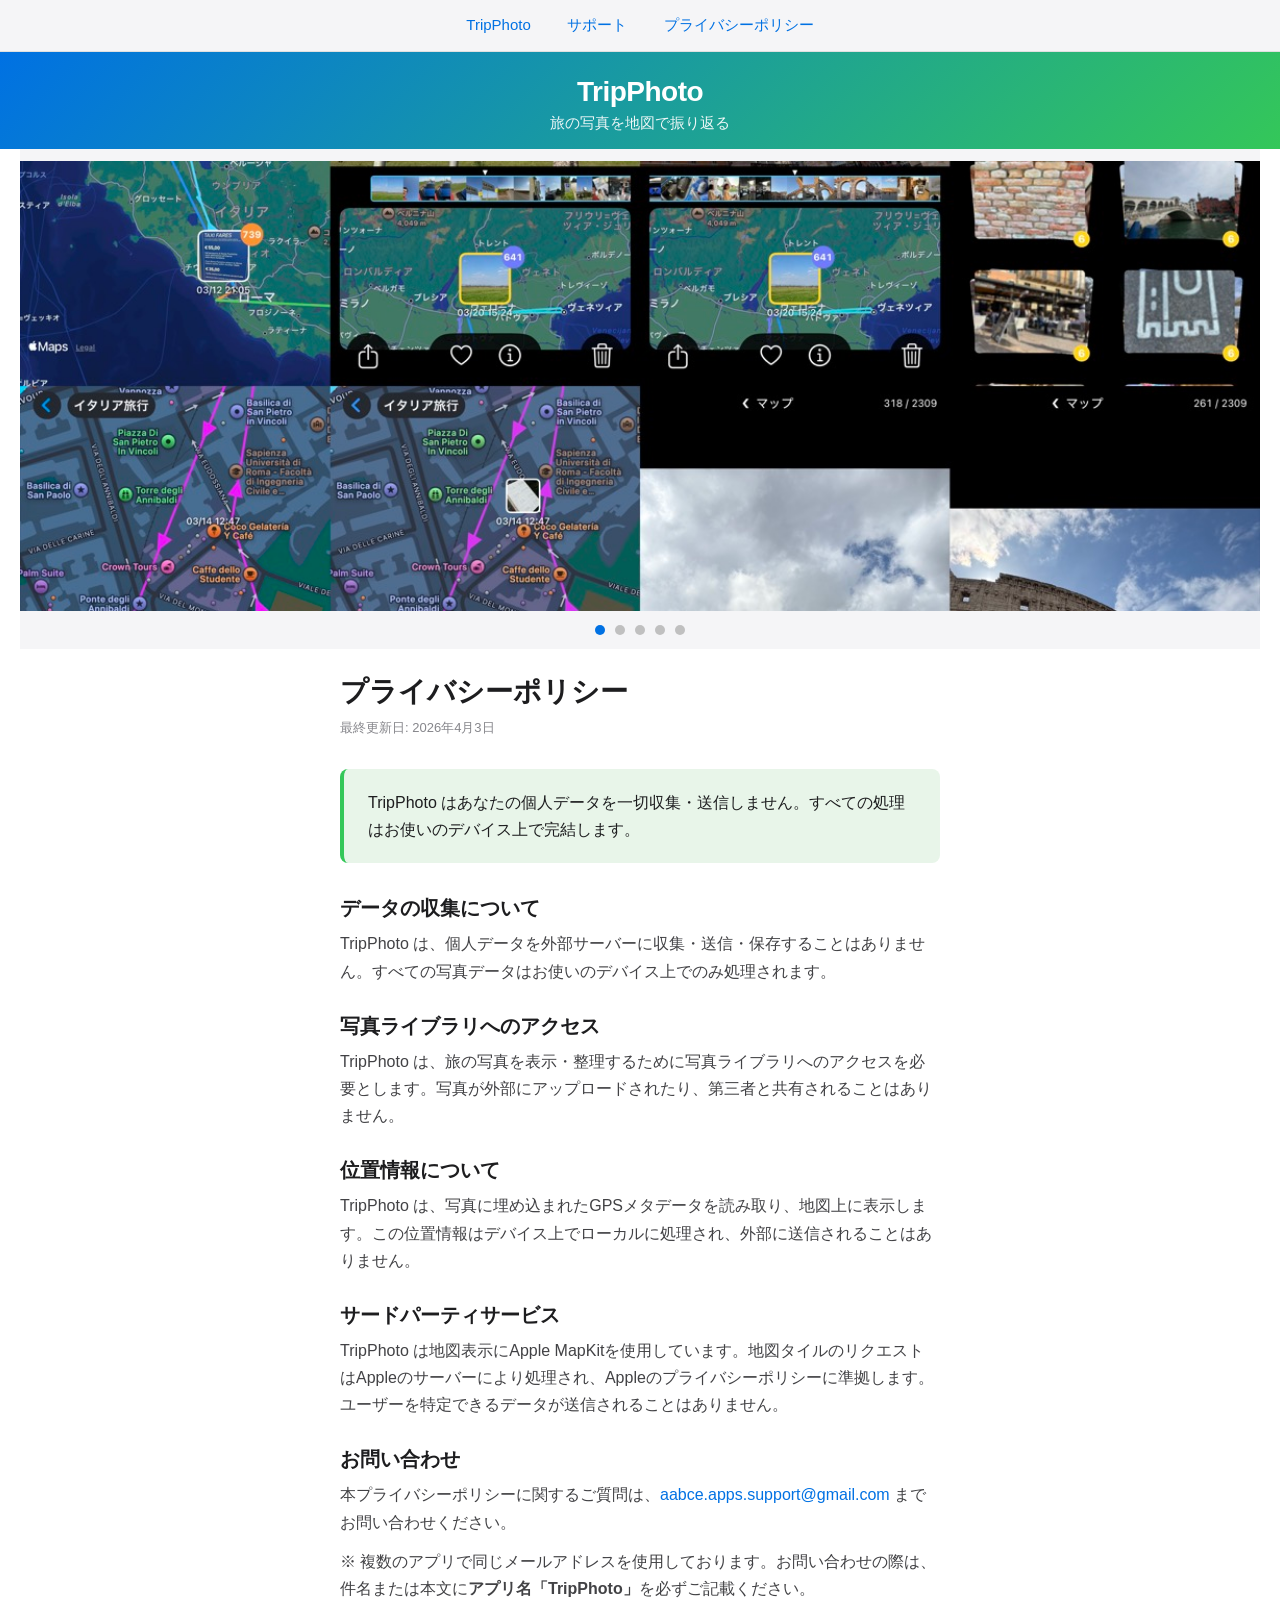
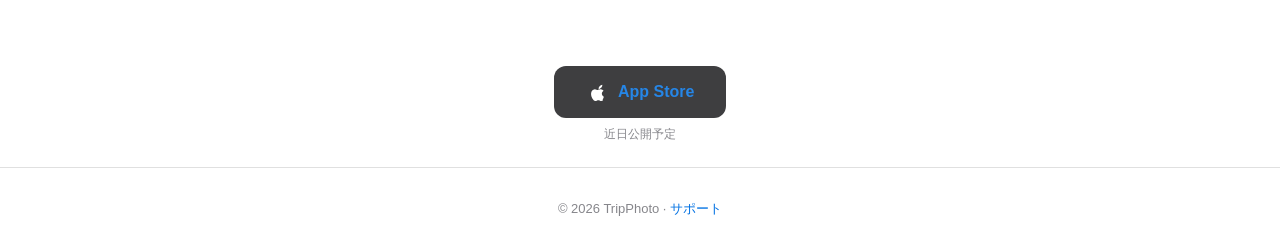
==== privacy.html @ 9674db98 "TripPhoto紹介ページ・サポート・プライバシーポリシーを追加 Co-Authored-By: Claude Opus 4.6 (1M context) <noreply@anthropic.co" ====
<!DOCTYPE html>
<html lang="ja">
<head>
<meta charset="UTF-8">
<meta name="viewport" content="width=device-width, initial-scale=1.0">
<title>TripPhoto - Privacy Policy</title>
<style>
  * { margin: 0; padding: 0; box-sizing: border-box; }
  body { font-family: -apple-system, BlinkMacSystemFont, 'Segoe UI', sans-serif; color: #1d1d1f; background: #fff; }
  .hero {
    background: linear-gradient(135deg, #0071e3 0%, #34c759 100%);
    color: #fff;
    text-align: center;
    padding: 24px 20px 16px;
  }
  .hero h1 { font-size: 28px; font-weight: 700; letter-spacing: -0.5px; }
  .hero p { font-size: 15px; margin-top: 6px; opacity: 0.92; }
  .carousel-wrapper {
    margin: 0 20px;
    background: #f5f5f7;
    padding: 12px 0 0;
  }
  .carousel {
    overflow: hidden;
  }
  .carousel-track {
    display: flex;
    transition: transform 0.6s ease;
  }
  .carousel-track img {
    width: 100%;
    height: 50vh;
    object-fit: cover;
    object-position: center;
    flex-shrink: 0;
  }
  .carousel-dots {
    text-align: center;
    padding: 10px 0;
  }
  .carousel-dots button {
    width: 10px;
    height: 10px;
    border-radius: 50%;
    border: none;
    background: #c0c0c0;
    margin: 0 5px;
    padding: 0;
    cursor: pointer;
    transition: background 0.3s;
  }
  .carousel-dots button.active {
    background: #0071e3;
  }
  nav {
    text-align: center;
    padding: 16px 20px;
    background: #f5f5f7;
    border-bottom: 1px solid #e0e0e0;
  }
  nav a {
    color: #0071e3;
    text-decoration: none;
    font-size: 15px;
    margin: 0 16px;
    font-weight: 500;
  }
  nav a:hover { text-decoration: underline; }
  .content {
    max-width: 640px;
    margin: 0 auto;
    padding: 24px 20px;
  }
  .content h2 {
    font-size: 28px;
    font-weight: 700;
    margin-bottom: 8px;
    color: #1d1d1f;
  }
  .content .updated {
    font-size: 13px;
    color: #86868b;
    margin-bottom: 32px;
  }
  .content h3 {
    font-size: 20px;
    font-weight: 600;
    margin-top: 28px;
    margin-bottom: 8px;
    color: #1d1d1f;
  }
  .content p {
    font-size: 16px;
    line-height: 1.7;
    color: #424245;
    margin-bottom: 12px;
  }
  .content a { color: #0071e3; text-decoration: none; }
  .content a:hover { text-decoration: underline; }
  .highlight-box {
    background: #e8f5e9;
    border-left: 4px solid #34c759;
    border-radius: 8px;
    padding: 20px 24px;
    margin: 32px 0;
  }
  .highlight-box p {
    color: #1d1d1f;
    font-weight: 500;
    margin-bottom: 0;
  }
  .appstore-btn {
    display: inline-block;
    margin-top: 24px;
    padding: 14px 32px;
    background: #1d1d1f;
    color: #fff;
    border-radius: 12px;
    text-decoration: none;
    font-size: 16px;
    font-weight: 600;
    cursor: default;
    opacity: 0.85;
  }
  .appstore-btn svg { vertical-align: middle; margin-right: 8px; }
  .appstore-btn span { vertical-align: middle; }
  .coming-soon {
    font-size: 12px;
    color: #86868b;
    margin-top: 8px;
  }
  footer {
    text-align: center;
    padding: 32px 20px;
    font-size: 13px;
    color: #86868b;
    border-top: 1px solid #e0e0e0;
  }
  footer a { color: #0071e3; text-decoration: none; }
  footer a:hover { text-decoration: underline; }
</style>
</head>
<body>

<nav>
  <a href="index.html">TripPhoto</a>
  <a href="support.html">サポート</a>
  <a href="privacy.html">プライバシーポリシー</a>
</nav>

<div class="hero">
  <h1>TripPhoto</h1>
  <p>旅の写真を地図で振り返る</p>
</div>

<div class="carousel-wrapper">
  <div class="carousel">
    <div class="carousel-track" id="carouselTrack">
      <img src="image_1200.jpg" alt="TripPhoto screenshot 1">
      <img src="combined1_1200.jpg" alt="TripPhoto screenshot 2">
      <img src="combined2_1200.jpg" alt="TripPhoto screenshot 3">
      <img src="combined3_1200.jpg" alt="TripPhoto screenshot 4">
      <img src="combined4_1200.jpg" alt="TripPhoto screenshot 5">
    </div>
  </div>
  <div class="carousel-dots" id="carouselDots"></div>
</div>

<div class="content">
  <h2>プライバシーポリシー</h2>
  <div class="updated">最終更新日: 2026年4月3日</div>

  <div class="highlight-box">
    <p>TripPhoto はあなたの個人データを一切収集・送信しません。すべての処理はお使いのデバイス上で完結します。</p>
  </div>

  <h3>データの収集について</h3>
  <p>TripPhoto は、個人データを外部サーバーに収集・送信・保存することはありません。すべての写真データはお使いのデバイス上でのみ処理されます。</p>

  <h3>写真ライブラリへのアクセス</h3>
  <p>TripPhoto は、旅の写真を表示・整理するために写真ライブラリへのアクセスを必要とします。写真が外部にアップロードされたり、第三者と共有されることはありません。</p>

  <h3>位置情報について</h3>
  <p>TripPhoto は、写真に埋め込まれたGPSメタデータを読み取り、地図上に表示します。この位置情報はデバイス上でローカルに処理され、外部に送信されることはありません。</p>

  <h3>サードパーティサービス</h3>
  <p>TripPhoto は地図表示にApple MapKitを使用しています。地図タイルのリクエストはAppleのサーバーにより処理され、Appleのプライバシーポリシーに準拠します。ユーザーを特定できるデータが送信されることはありません。</p>

  <h3>お問い合わせ</h3>
  <p>本プライバシーポリシーに関するご質問は、<a href="mailto:aabce.apps.support@gmail.com">aabce.apps.support@gmail.com</a> までお問い合わせください。</p>
  <p>※ 複数のアプリで同じメールアドレスを使用しております。お問い合わせの際は、件名または本文に<strong>アプリ名「TripPhoto」</strong>を必ずご記載ください。</p>

  <div style="text-align:center; margin-top: 40px;">
    <a class="appstore-btn" href="#" onclick="return false;">
      <svg width="20" height="24" viewBox="0 0 20 24" fill="white"><path d="M17.05 20.28c-.98.95-2.05.88-3.08.4-1.09-.5-2.08-.52-3.23 0-1.44.65-2.2.46-3.06-.4C3.79 16.17 4.36 9.53 8.86 9.28c1.27.06 2.15.72 2.9.76.98-.2 1.92-.78 2.97-.7 1.26.1 2.2.6 2.83 1.53-2.59 1.55-1.97 4.96.35 5.91-.46 1.22-.68 1.78-1.28 2.86l.42.64zM12.57 9.15c-.17-2.2 1.68-4.1 3.72-4.28.28 2.5-2.26 4.38-3.72 4.28z"/></svg>
      <span>App Store</span>
    </a>
    <div class="coming-soon">近日公開予定</div>
  </div>
</div>

<footer>
  &copy; 2026 TripPhoto &middot; <a href="support.html">サポート</a>
</footer>

<script>
(function() {
  var track = document.getElementById('carouselTrack');
  var dots = document.getElementById('carouselDots');
  var count = track.querySelectorAll('img').length;
  var current = 0;
  for (var i = 0; i < count; i++) {
    var btn = document.createElement('button');
    btn.dataset.index = i;
    if (i === 0) btn.classList.add('active');
    btn.addEventListener('click', function() { goTo(Number(this.dataset.index)); });
    dots.appendChild(btn);
  }
  function goTo(n) {
    current = (n + count) % count;
    track.style.transform = 'translateX(-' + (current * 100) + '%)';
    var btns = dots.querySelectorAll('button');
    for (var j = 0; j < btns.length; j++) btns[j].classList.toggle('active', j === current);
  }
  setInterval(function() { goTo(current + 1); }, 4000);
})();
</script>
</body>
</html>
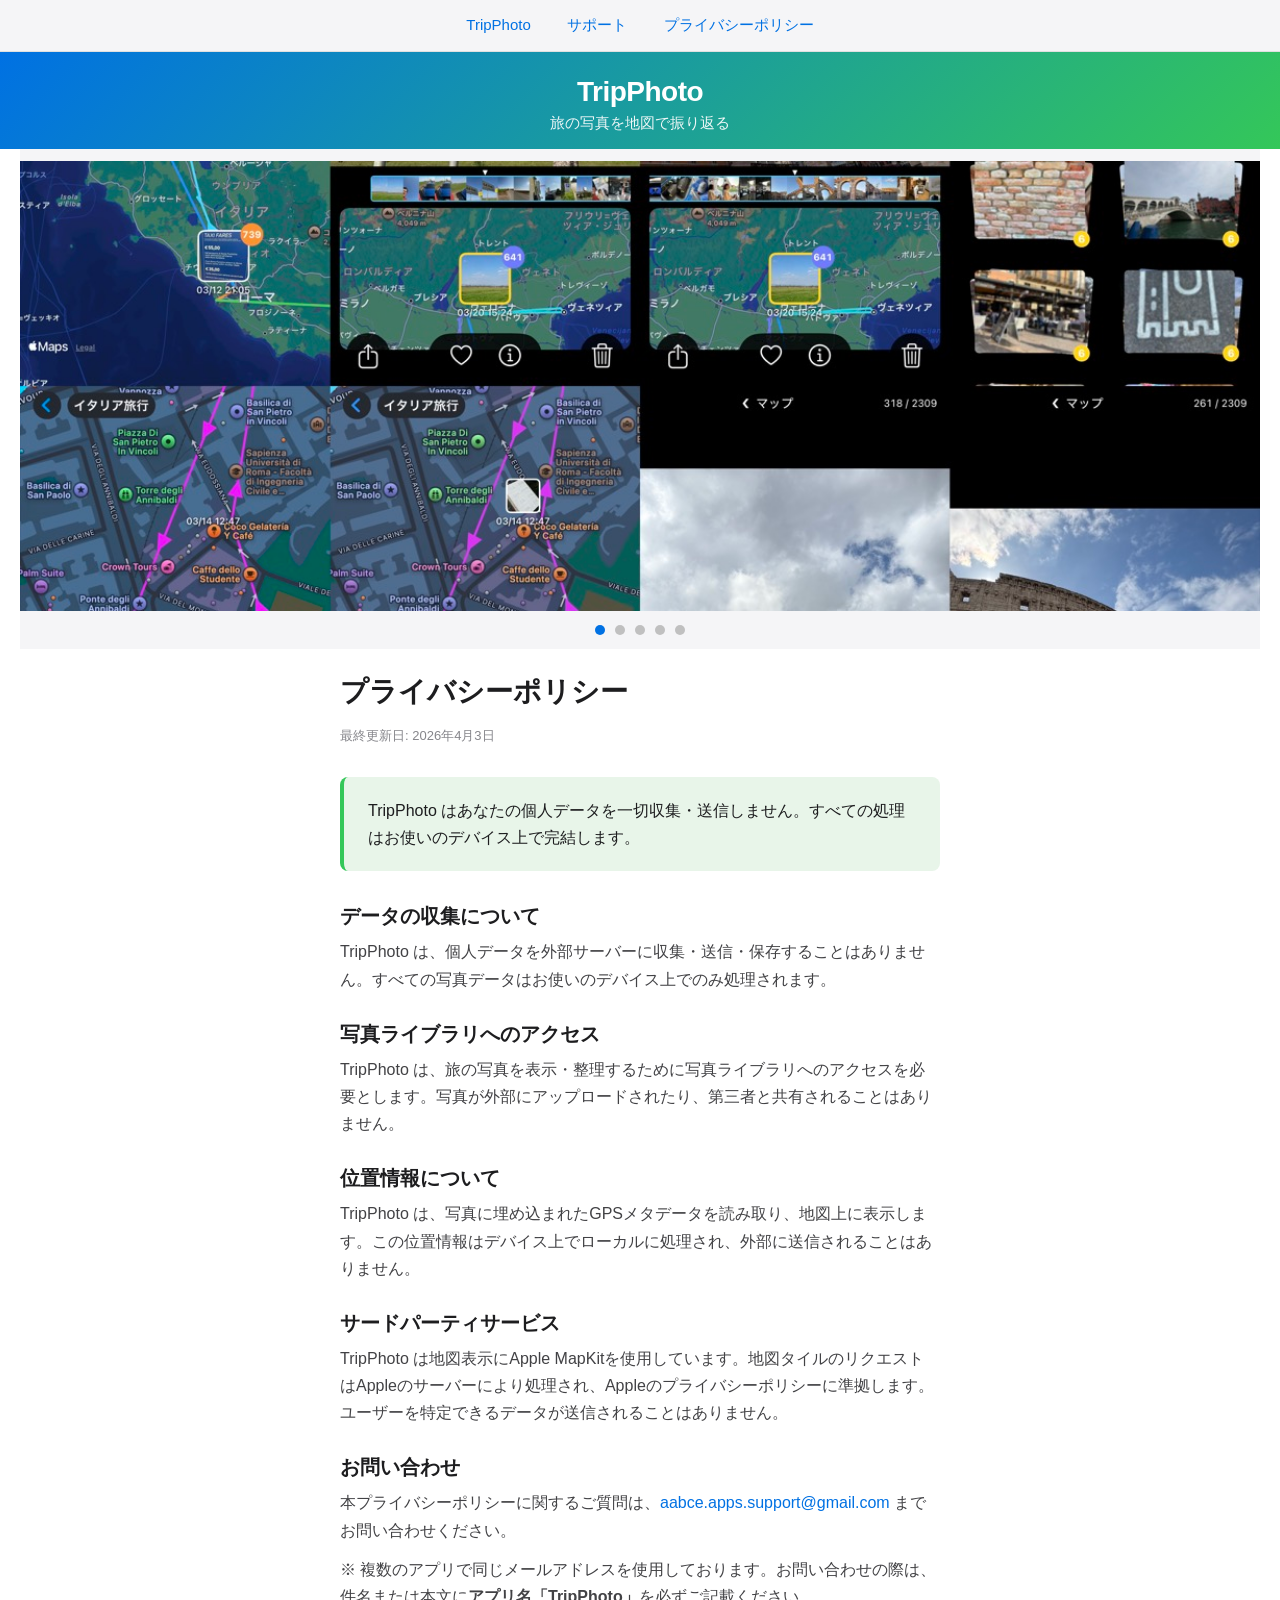
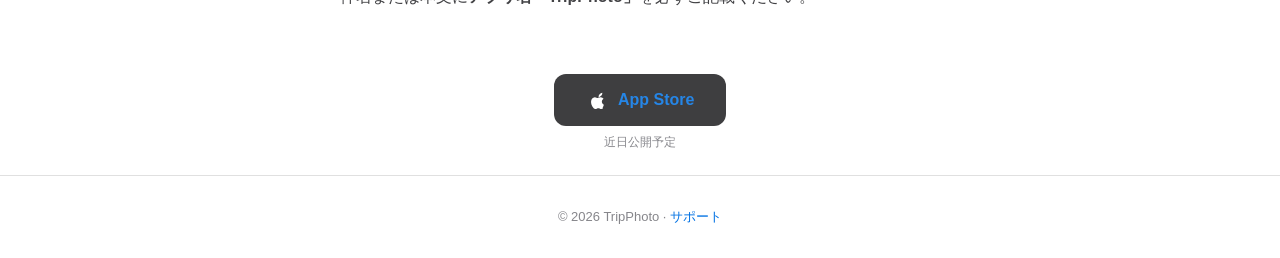
==== commit fb603dd7: "CSSを共通ファイルに統合、トップページに紹介コンテンツを追加 Co-Authored-By: Claude Opus 4.6 (1M context) <noreply@anthropic.com>" ====
--- a/privacy.html
+++ b/privacy.html
@@ -4,141 +4,7 @@
 <meta charset="UTF-8">
 <meta name="viewport" content="width=device-width, initial-scale=1.0">
 <title>TripPhoto - Privacy Policy</title>
-<style>
-  * { margin: 0; padding: 0; box-sizing: border-box; }
-  body { font-family: -apple-system, BlinkMacSystemFont, 'Segoe UI', sans-serif; color: #1d1d1f; background: #fff; }
-  .hero {
-    background: linear-gradient(135deg, #0071e3 0%, #34c759 100%);
-    color: #fff;
-    text-align: center;
-    padding: 24px 20px 16px;
-  }
-  .hero h1 { font-size: 28px; font-weight: 700; letter-spacing: -0.5px; }
-  .hero p { font-size: 15px; margin-top: 6px; opacity: 0.92; }
-  .carousel-wrapper {
-    margin: 0 20px;
-    background: #f5f5f7;
-    padding: 12px 0 0;
-  }
-  .carousel {
-    overflow: hidden;
-  }
-  .carousel-track {
-    display: flex;
-    transition: transform 0.6s ease;
-  }
-  .carousel-track img {
-    width: 100%;
-    height: 50vh;
-    object-fit: cover;
-    object-position: center;
-    flex-shrink: 0;
-  }
-  .carousel-dots {
-    text-align: center;
-    padding: 10px 0;
-  }
-  .carousel-dots button {
-    width: 10px;
-    height: 10px;
-    border-radius: 50%;
-    border: none;
-    background: #c0c0c0;
-    margin: 0 5px;
-    padding: 0;
-    cursor: pointer;
-    transition: background 0.3s;
-  }
-  .carousel-dots button.active {
-    background: #0071e3;
-  }
-  nav {
-    text-align: center;
-    padding: 16px 20px;
-    background: #f5f5f7;
-    border-bottom: 1px solid #e0e0e0;
-  }
-  nav a {
-    color: #0071e3;
-    text-decoration: none;
-    font-size: 15px;
-    margin: 0 16px;
-    font-weight: 500;
-  }
-  nav a:hover { text-decoration: underline; }
-  .content {
-    max-width: 640px;
-    margin: 0 auto;
-    padding: 24px 20px;
-  }
-  .content h2 {
-    font-size: 28px;
-    font-weight: 700;
-    margin-bottom: 8px;
-    color: #1d1d1f;
-  }
-  .content .updated {
-    font-size: 13px;
-    color: #86868b;
-    margin-bottom: 32px;
-  }
-  .content h3 {
-    font-size: 20px;
-    font-weight: 600;
-    margin-top: 28px;
-    margin-bottom: 8px;
-    color: #1d1d1f;
-  }
-  .content p {
-    font-size: 16px;
-    line-height: 1.7;
-    color: #424245;
-    margin-bottom: 12px;
-  }
-  .content a { color: #0071e3; text-decoration: none; }
-  .content a:hover { text-decoration: underline; }
-  .highlight-box {
-    background: #e8f5e9;
-    border-left: 4px solid #34c759;
-    border-radius: 8px;
-    padding: 20px 24px;
-    margin: 32px 0;
-  }
-  .highlight-box p {
-    color: #1d1d1f;
-    font-weight: 500;
-    margin-bottom: 0;
-  }
-  .appstore-btn {
-    display: inline-block;
-    margin-top: 24px;
-    padding: 14px 32px;
-    background: #1d1d1f;
-    color: #fff;
-    border-radius: 12px;
-    text-decoration: none;
-    font-size: 16px;
-    font-weight: 600;
-    cursor: default;
-    opacity: 0.85;
-  }
-  .appstore-btn svg { vertical-align: middle; margin-right: 8px; }
-  .appstore-btn span { vertical-align: middle; }
-  .coming-soon {
-    font-size: 12px;
-    color: #86868b;
-    margin-top: 8px;
-  }
-  footer {
-    text-align: center;
-    padding: 32px 20px;
-    font-size: 13px;
-    color: #86868b;
-    border-top: 1px solid #e0e0e0;
-  }
-  footer a { color: #0071e3; text-decoration: none; }
-  footer a:hover { text-decoration: underline; }
-</style>
+<link rel="stylesheet" href="style.css">
 </head>
 <body>
 
--- a/style.css
+++ b/style.css
@@ -0,0 +1,210 @@
+/* === Base === */
+* { margin: 0; padding: 0; box-sizing: border-box; }
+body { font-family: -apple-system, BlinkMacSystemFont, 'Segoe UI', sans-serif; color: #1d1d1f; background: #fff; }
+
+/* === Nav === */
+nav {
+  text-align: center;
+  padding: 16px 20px;
+  background: #f5f5f7;
+  border-bottom: 1px solid #e0e0e0;
+}
+nav a {
+  color: #0071e3;
+  text-decoration: none;
+  font-size: 15px;
+  margin: 0 16px;
+  font-weight: 500;
+}
+nav a:hover { text-decoration: underline; }
+
+/* === Hero === */
+.hero {
+  background: linear-gradient(135deg, #0071e3 0%, #34c759 100%);
+  color: #fff;
+  text-align: center;
+  padding: 24px 20px 16px;
+}
+.hero h1 { font-size: 28px; font-weight: 700; letter-spacing: -0.5px; }
+.hero p { font-size: 15px; margin-top: 6px; opacity: 0.92; }
+
+/* === Carousel === */
+.carousel-wrapper {
+  margin: 0 20px;
+  background: #f5f5f7;
+  padding: 12px 0 0;
+}
+.carousel {
+  overflow: hidden;
+}
+.carousel-track {
+  display: flex;
+  transition: transform 0.6s ease;
+}
+.carousel-track a {
+  width: 100%;
+  flex-shrink: 0;
+  display: block;
+}
+.carousel-track img {
+  width: 100%;
+  height: 50vh;
+  object-fit: cover;
+  object-position: center;
+  flex-shrink: 0;
+  display: block;
+}
+.carousel-dots {
+  text-align: center;
+  padding: 10px 0;
+}
+.carousel-dots button {
+  width: 10px;
+  height: 10px;
+  border-radius: 50%;
+  border: none;
+  background: #c0c0c0;
+  margin: 0 5px;
+  padding: 0;
+  cursor: pointer;
+  transition: background 0.3s;
+}
+.carousel-dots button.active {
+  background: #0071e3;
+}
+
+/* === Content === */
+.content {
+  max-width: 640px;
+  margin: 0 auto;
+  padding: 24px 20px;
+}
+.content h2 {
+  font-size: 28px;
+  font-weight: 700;
+  margin-bottom: 16px;
+  color: #1d1d1f;
+}
+.content h3 {
+  font-size: 20px;
+  font-weight: 600;
+  margin-top: 28px;
+  margin-bottom: 8px;
+  color: #1d1d1f;
+}
+.content p {
+  font-size: 16px;
+  line-height: 1.7;
+  color: #424245;
+  margin-bottom: 12px;
+}
+.content a { color: #0071e3; text-decoration: none; }
+.content a:hover { text-decoration: underline; }
+.content .updated {
+  font-size: 13px;
+  color: #86868b;
+  margin-bottom: 32px;
+}
+
+/* === Feature sections (index) === */
+.feature {
+  max-width: 640px;
+  margin: 0 auto;
+  padding: 40px 20px;
+  border-top: 1px solid #e0e0e0;
+}
+.feature h2 {
+  font-size: 24px;
+  font-weight: 700;
+  margin-bottom: 12px;
+  color: #1d1d1f;
+}
+.feature p {
+  font-size: 16px;
+  line-height: 1.7;
+  color: #424245;
+  margin-bottom: 12px;
+}
+.feature img {
+  width: 100%;
+  border-radius: 12px;
+  margin-top: 16px;
+}
+.feature ul, .feature ol {
+  font-size: 16px;
+  line-height: 2;
+  color: #424245;
+  padding-left: 24px;
+  margin-bottom: 16px;
+}
+.feature li {
+  padding-left: 4px;
+}
+
+/* === Highlight box (privacy) === */
+.highlight-box {
+  background: #e8f5e9;
+  border-left: 4px solid #34c759;
+  border-radius: 8px;
+  padding: 20px 24px;
+  margin: 32px 0;
+}
+.highlight-box p {
+  color: #1d1d1f;
+  font-weight: 500;
+  margin-bottom: 0;
+}
+
+/* === Contact card (support) === */
+.contact-card {
+  background: #f5f5f7;
+  border-radius: 16px;
+  padding: 32px;
+  text-align: center;
+  margin: 32px 0;
+}
+.contact-card .email-label {
+  font-size: 14px;
+  color: #86868b;
+  margin-bottom: 8px;
+}
+.contact-card a {
+  font-size: 20px;
+  color: #0071e3;
+  text-decoration: none;
+  font-weight: 600;
+}
+.contact-card a:hover { text-decoration: underline; }
+
+/* === App Store button === */
+.appstore-btn {
+  display: inline-block;
+  margin-top: 24px;
+  padding: 14px 32px;
+  background: #1d1d1f;
+  color: #fff;
+  border-radius: 12px;
+  text-decoration: none;
+  font-size: 16px;
+  font-weight: 600;
+  cursor: default;
+  opacity: 0.85;
+}
+.appstore-btn svg { vertical-align: middle; margin-right: 8px; }
+.appstore-btn span { vertical-align: middle; }
+.coming-soon {
+  font-size: 12px;
+  color: #86868b;
+  margin-top: 8px;
+}
+
+/* === Footer === */
+footer {
+  text-align: center;
+  padding: 32px 20px;
+  font-size: 13px;
+  color: #86868b;
+  border-top: 1px solid #e0e0e0;
+}
+footer a { color: #0071e3; text-decoration: none; }
+footer a:hover { text-decoration: underline; }
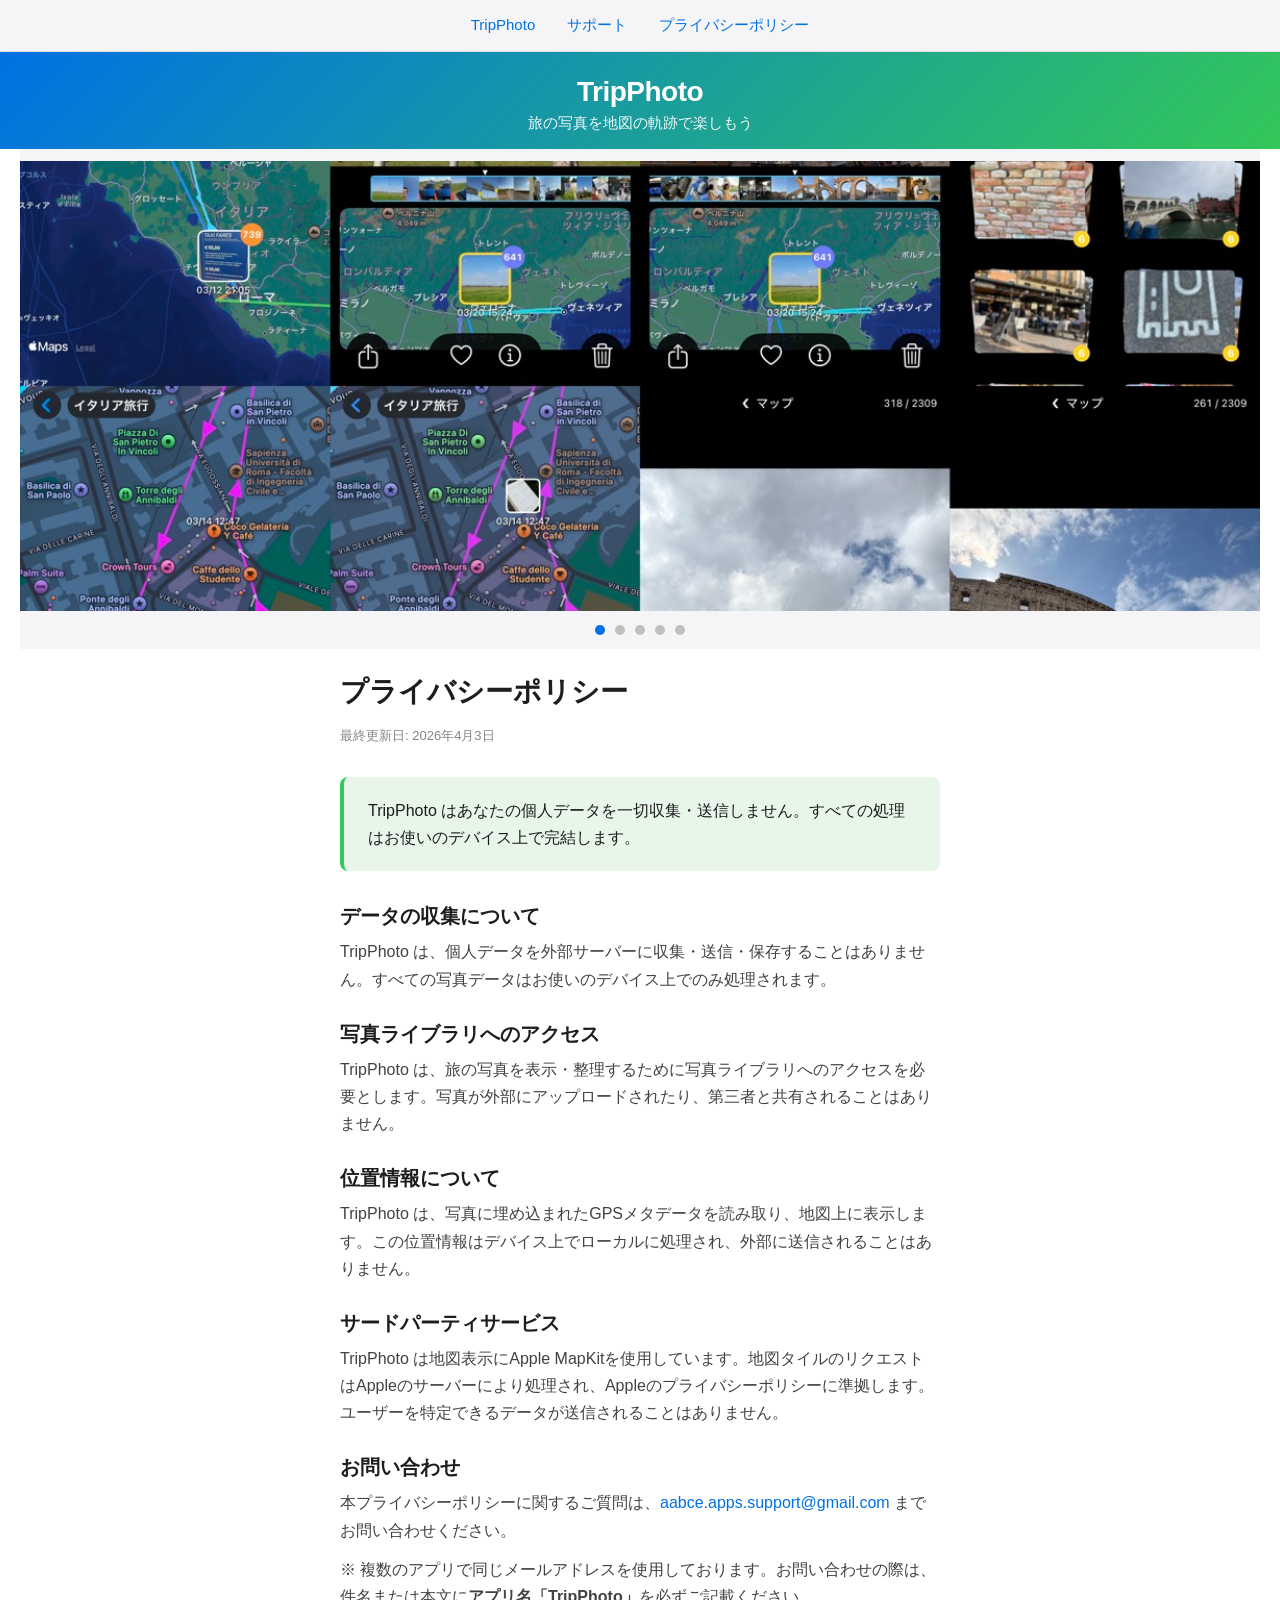
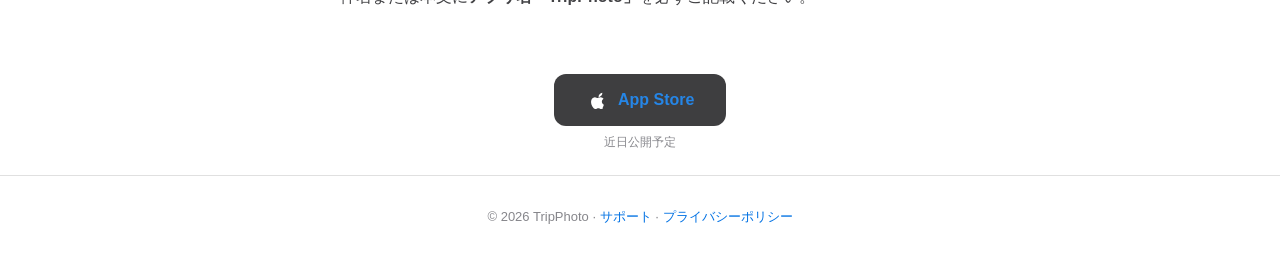
==== commit 3158d39a: "共通パーツをcommon.jsに一元化、全ページの一貫性を確保 Co-Authored-By: Claude Opus 4.6 (1M context) <noreply@anthropic.com>" ====
--- a/privacy.html
+++ b/privacy.html
@@ -3,21 +3,14 @@
 <head>
 <meta charset="UTF-8">
 <meta name="viewport" content="width=device-width, initial-scale=1.0">
-<title>TripPhoto - Privacy Policy</title>
+<title>TripPhoto - プライバシーポリシー</title>
 <link rel="stylesheet" href="style.css">
 </head>
 <body>
 
-<nav>
-  <a href="index.html">TripPhoto</a>
-  <a href="support.html">サポート</a>
-  <a href="privacy.html">プライバシーポリシー</a>
-</nav>
+<nav id="site-nav"></nav>
 
-<div class="hero">
-  <h1>TripPhoto</h1>
-  <p>旅の写真を地図で振り返る</p>
-</div>
+<div class="hero" id="site-hero"></div>
 
 <div class="carousel-wrapper">
   <div class="carousel">
@@ -65,31 +58,8 @@
   </div>
 </div>
 
-<footer>
-  &copy; 2026 TripPhoto &middot; <a href="support.html">サポート</a>
-</footer>
+<footer id="site-footer"></footer>
 
-<script>
-(function() {
-  var track = document.getElementById('carouselTrack');
-  var dots = document.getElementById('carouselDots');
-  var count = track.querySelectorAll('img').length;
-  var current = 0;
-  for (var i = 0; i < count; i++) {
-    var btn = document.createElement('button');
-    btn.dataset.index = i;
-    if (i === 0) btn.classList.add('active');
-    btn.addEventListener('click', function() { goTo(Number(this.dataset.index)); });
-    dots.appendChild(btn);
-  }
-  function goTo(n) {
-    current = (n + count) % count;
-    track.style.transform = 'translateX(-' + (current * 100) + '%)';
-    var btns = dots.querySelectorAll('button');
-    for (var j = 0; j < btns.length; j++) btns[j].classList.toggle('active', j === current);
-  }
-  setInterval(function() { goTo(current + 1); }, 4000);
-})();
-</script>
+<script src="common.js"></script>
 </body>
 </html>
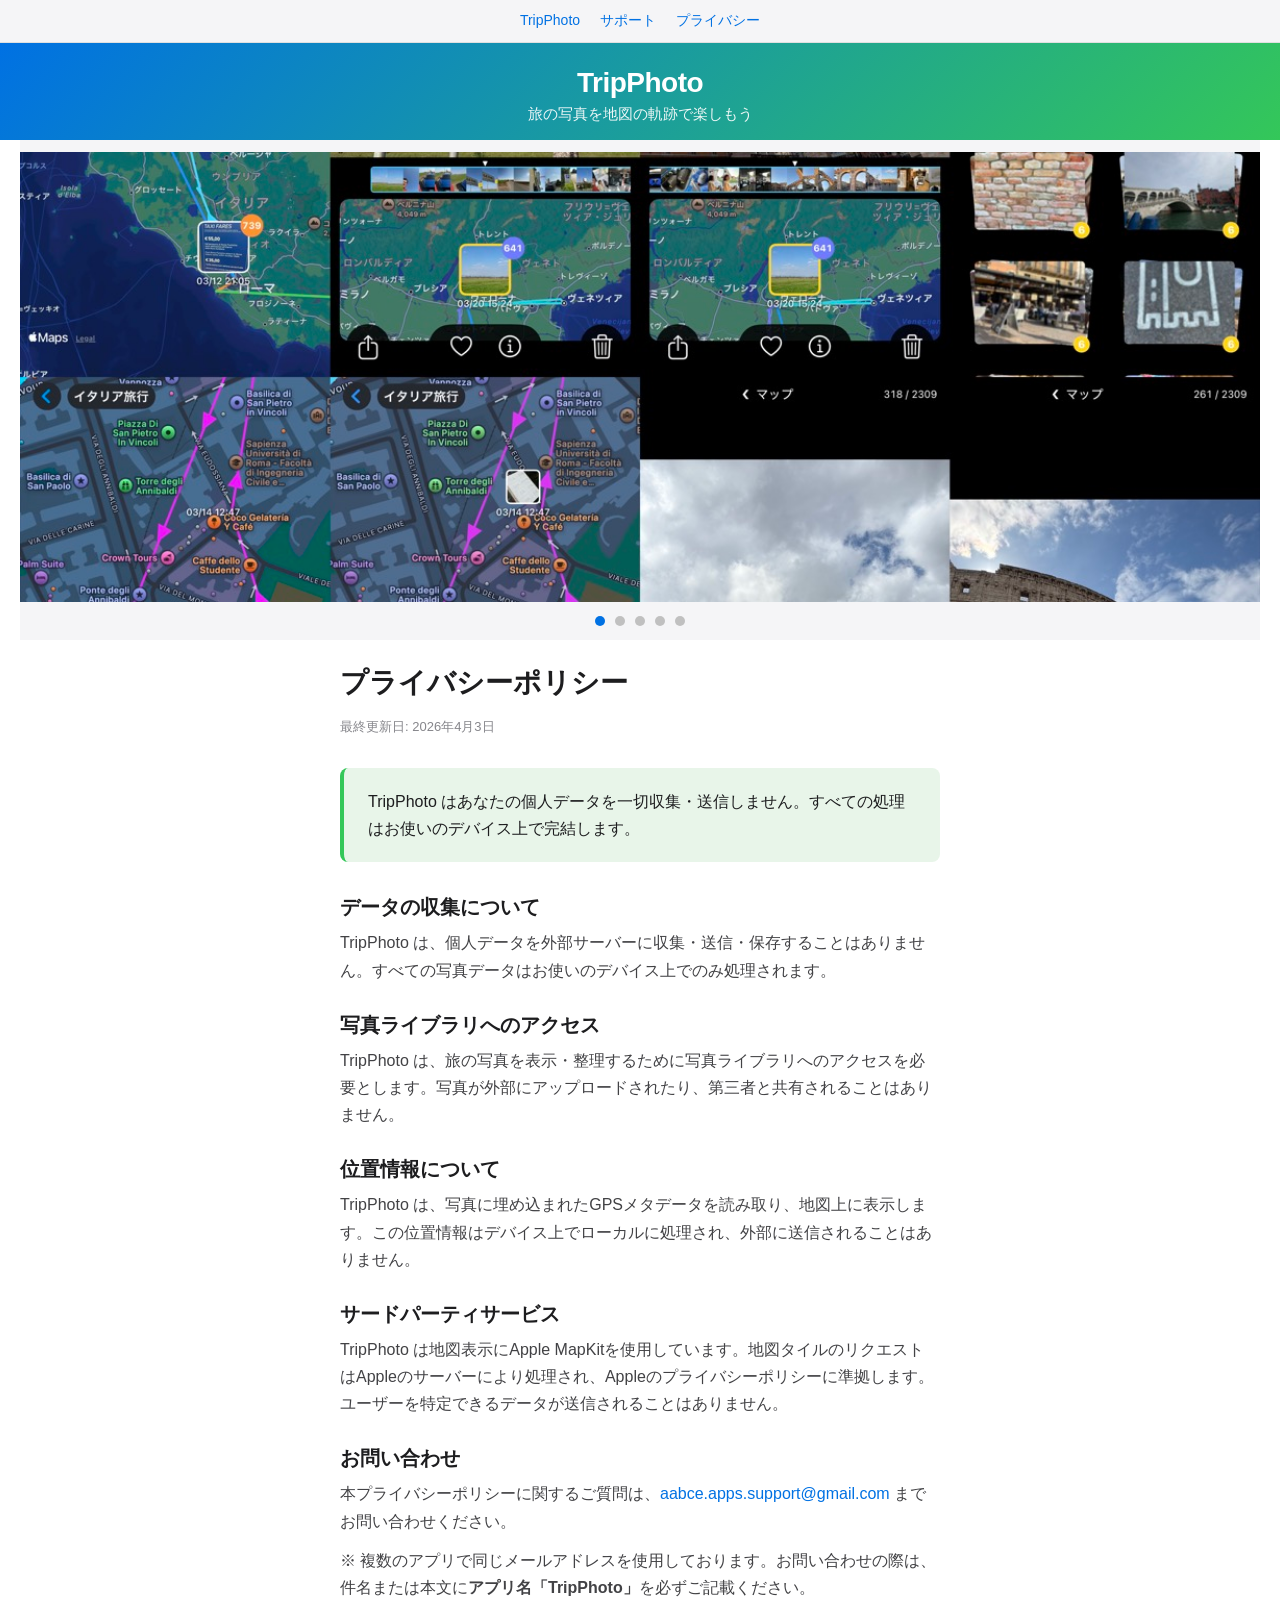
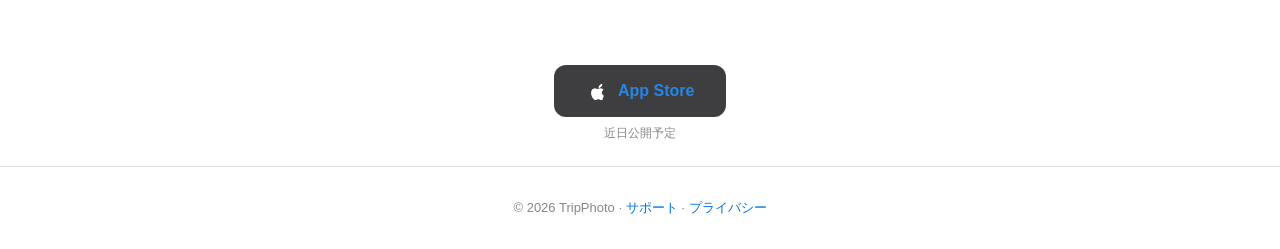
==== commit c100f448: "メールリンクにテンプレート自動入力と問い合わせID発行機能を追加 Co-Authored-By: Claude Opus 4.6 (1M context) <noreply@anthropic.com" ====
--- a/privacy.html
+++ b/privacy.html
@@ -46,7 +46,7 @@
   <p>TripPhoto は地図表示にApple MapKitを使用しています。地図タイルのリクエストはAppleのサーバーにより処理され、Appleのプライバシーポリシーに準拠します。ユーザーを特定できるデータが送信されることはありません。</p>
 
   <h3>お問い合わせ</h3>
-  <p>本プライバシーポリシーに関するご質問は、<a href="mailto:aabce.apps.support@gmail.com">aabce.apps.support@gmail.com</a> までお問い合わせください。</p>
+  <p>本プライバシーポリシーに関するご質問は、<a href="mailto:aabce.apps.support@gmail.com" data-mail-template>aabce.apps.support@gmail.com</a> までお問い合わせください。</p>
   <p>※ 複数のアプリで同じメールアドレスを使用しております。お問い合わせの際は、件名または本文に<strong>アプリ名「TripPhoto」</strong>を必ずご記載ください。</p>
 
   <div style="text-align:center; margin-top: 40px;">
--- a/style.css
+++ b/style.css
@@ -4,17 +4,21 @@
 
 /* === Nav === */
 nav {
-  text-align: center;
-  padding: 16px 20px;
+  display: flex;
+  justify-content: center;
+  gap: 20px;
+  padding: 12px 12px;
   background: #f5f5f7;
   border-bottom: 1px solid #e0e0e0;
+  white-space: nowrap;
+  overflow-x: auto;
 }
 nav a {
   color: #0071e3;
   text-decoration: none;
-  font-size: 15px;
-  margin: 0 16px;
+  font-size: 14px;
   font-weight: 500;
+  flex-shrink: 0;
 }
 nav a:hover { text-decoration: underline; }
 
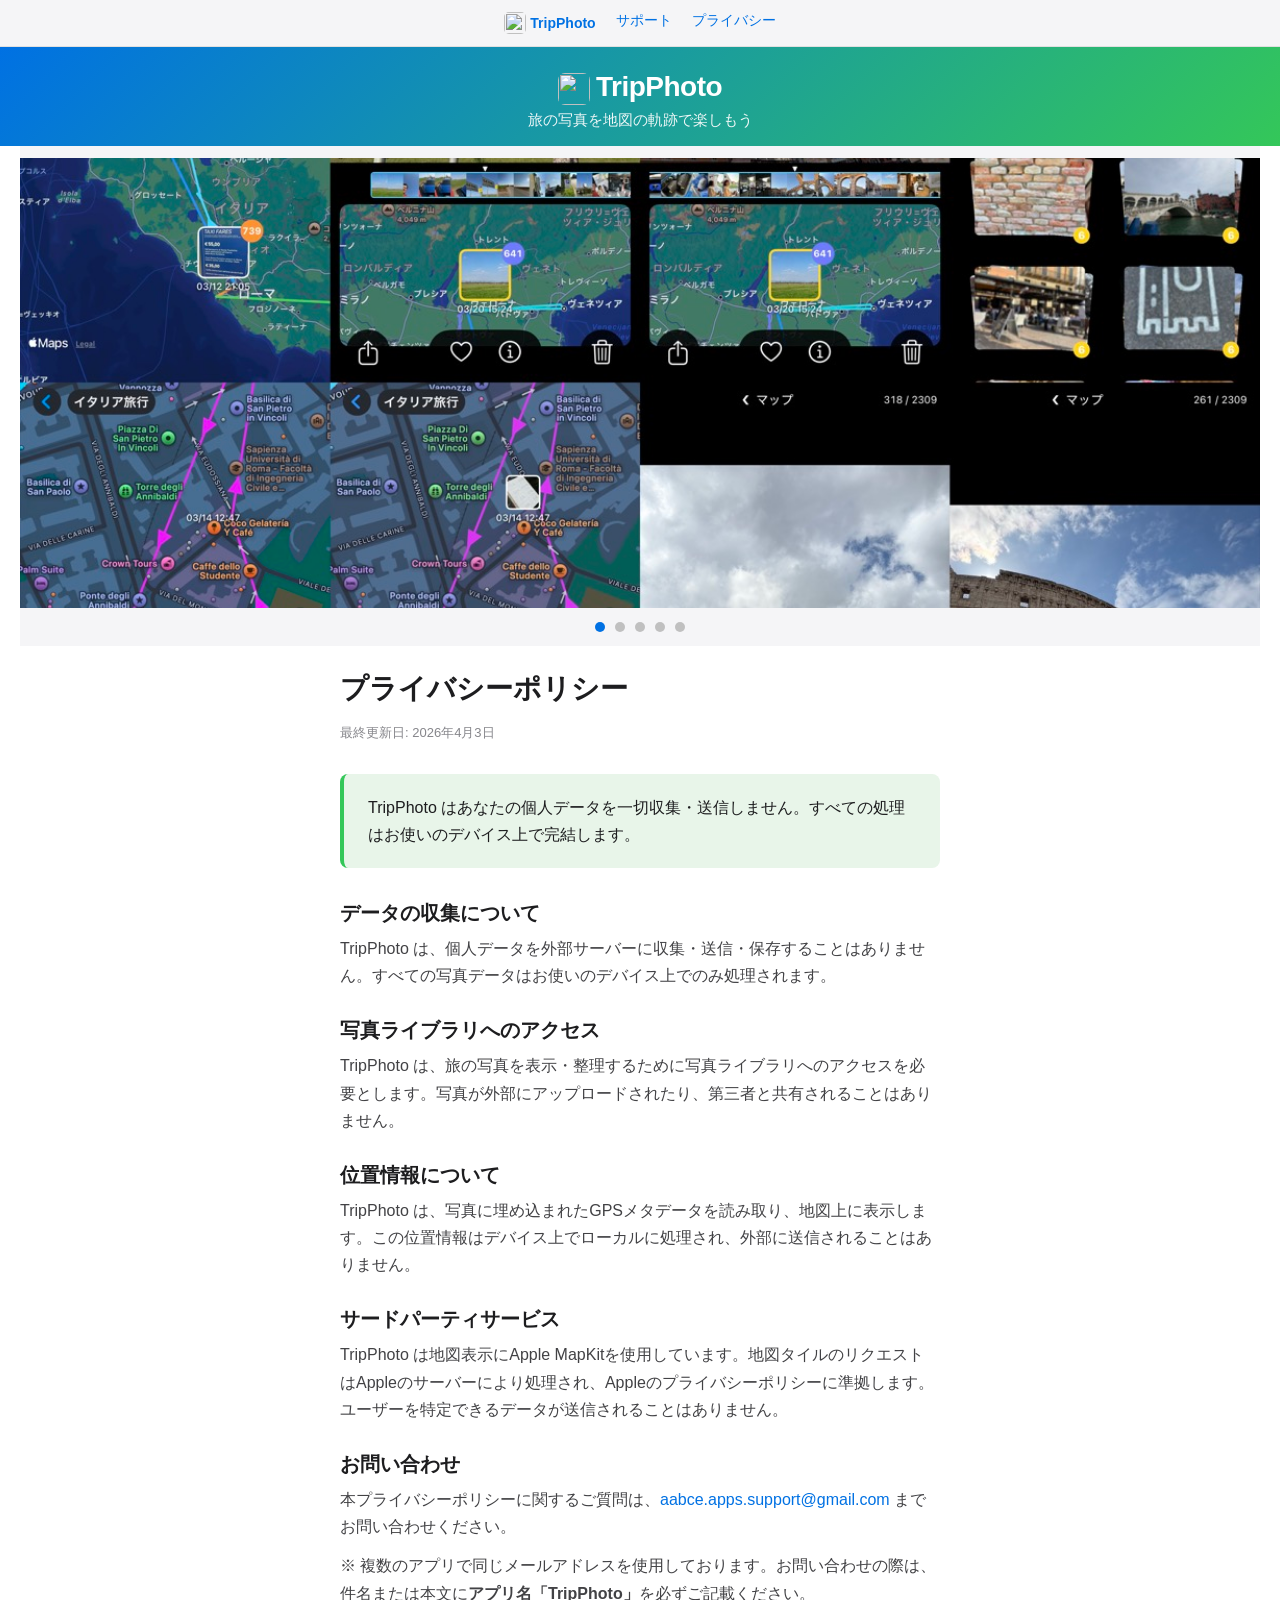
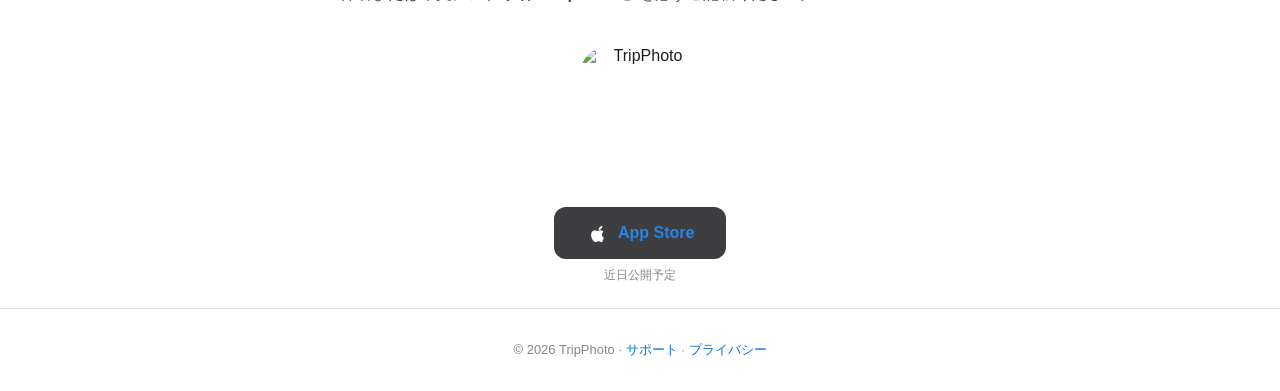
==== commit 8162ba83: "アイコン配置を調整: ヒーローはインライン、フッター削除、AppStore上に大表示 Co-Authored-By: Claude Opus 4.6 (1M context) <noreply@ant" ====
--- a/privacy.html
+++ b/privacy.html
@@ -50,6 +50,7 @@
   <p>※ 複数のアプリで同じメールアドレスを使用しております。お問い合わせの際は、件名または本文に<strong>アプリ名「TripPhoto」</strong>を必ずご記載ください。</p>
 
   <div style="text-align:center; margin-top: 40px;">
+    <img src="icon_masked.png" alt="TripPhoto" class="appstore-icon">
     <a class="appstore-btn" href="#" onclick="return false;">
       <svg width="20" height="24" viewBox="0 0 20 24" fill="white"><path d="M17.05 20.28c-.98.95-2.05.88-3.08.4-1.09-.5-2.08-.52-3.23 0-1.44.65-2.2.46-3.06-.4C3.79 16.17 4.36 9.53 8.86 9.28c1.27.06 2.15.72 2.9.76.98-.2 1.92-.78 2.97-.7 1.26.1 2.2.6 2.83 1.53-2.59 1.55-1.97 4.96.35 5.91-.46 1.22-.68 1.78-1.28 2.86l.42.64zM12.57 9.15c-.17-2.2 1.68-4.1 3.72-4.28.28 2.5-2.26 4.38-3.72 4.28z"/></svg>
       <span>App Store</span>
--- a/style.css
+++ b/style.css
@@ -21,6 +21,17 @@
   flex-shrink: 0;
 }
 nav a:hover { text-decoration: underline; }
+.nav-brand {
+  display: flex;
+  align-items: center;
+  gap: 4px;
+  font-weight: 700;
+}
+.nav-icon {
+  width: 22px;
+  height: 22px;
+  border-radius: 5px;
+}
 
 /* === Hero === */
 .hero {
@@ -28,6 +39,13 @@
   color: #fff;
   text-align: center;
   padding: 24px 20px 16px;
+}
+.hero-icon {
+  width: 32px;
+  height: 32px;
+  border-radius: 7px;
+  vertical-align: middle;
+  margin-right: 6px;
 }
 .hero h1 { font-size: 28px; font-weight: 700; letter-spacing: -0.5px; }
 .hero p { font-size: 15px; margin-top: 6px; opacity: 0.92; }
@@ -196,6 +214,13 @@
 }
 .appstore-btn svg { vertical-align: middle; margin-right: 8px; }
 .appstore-btn span { vertical-align: middle; }
+.appstore-icon {
+  width: 120px;
+  height: 120px;
+  border-radius: 27px;
+  display: block;
+  margin: 0 auto 16px;
+}
 .coming-soon {
   font-size: 12px;
   color: #86868b;
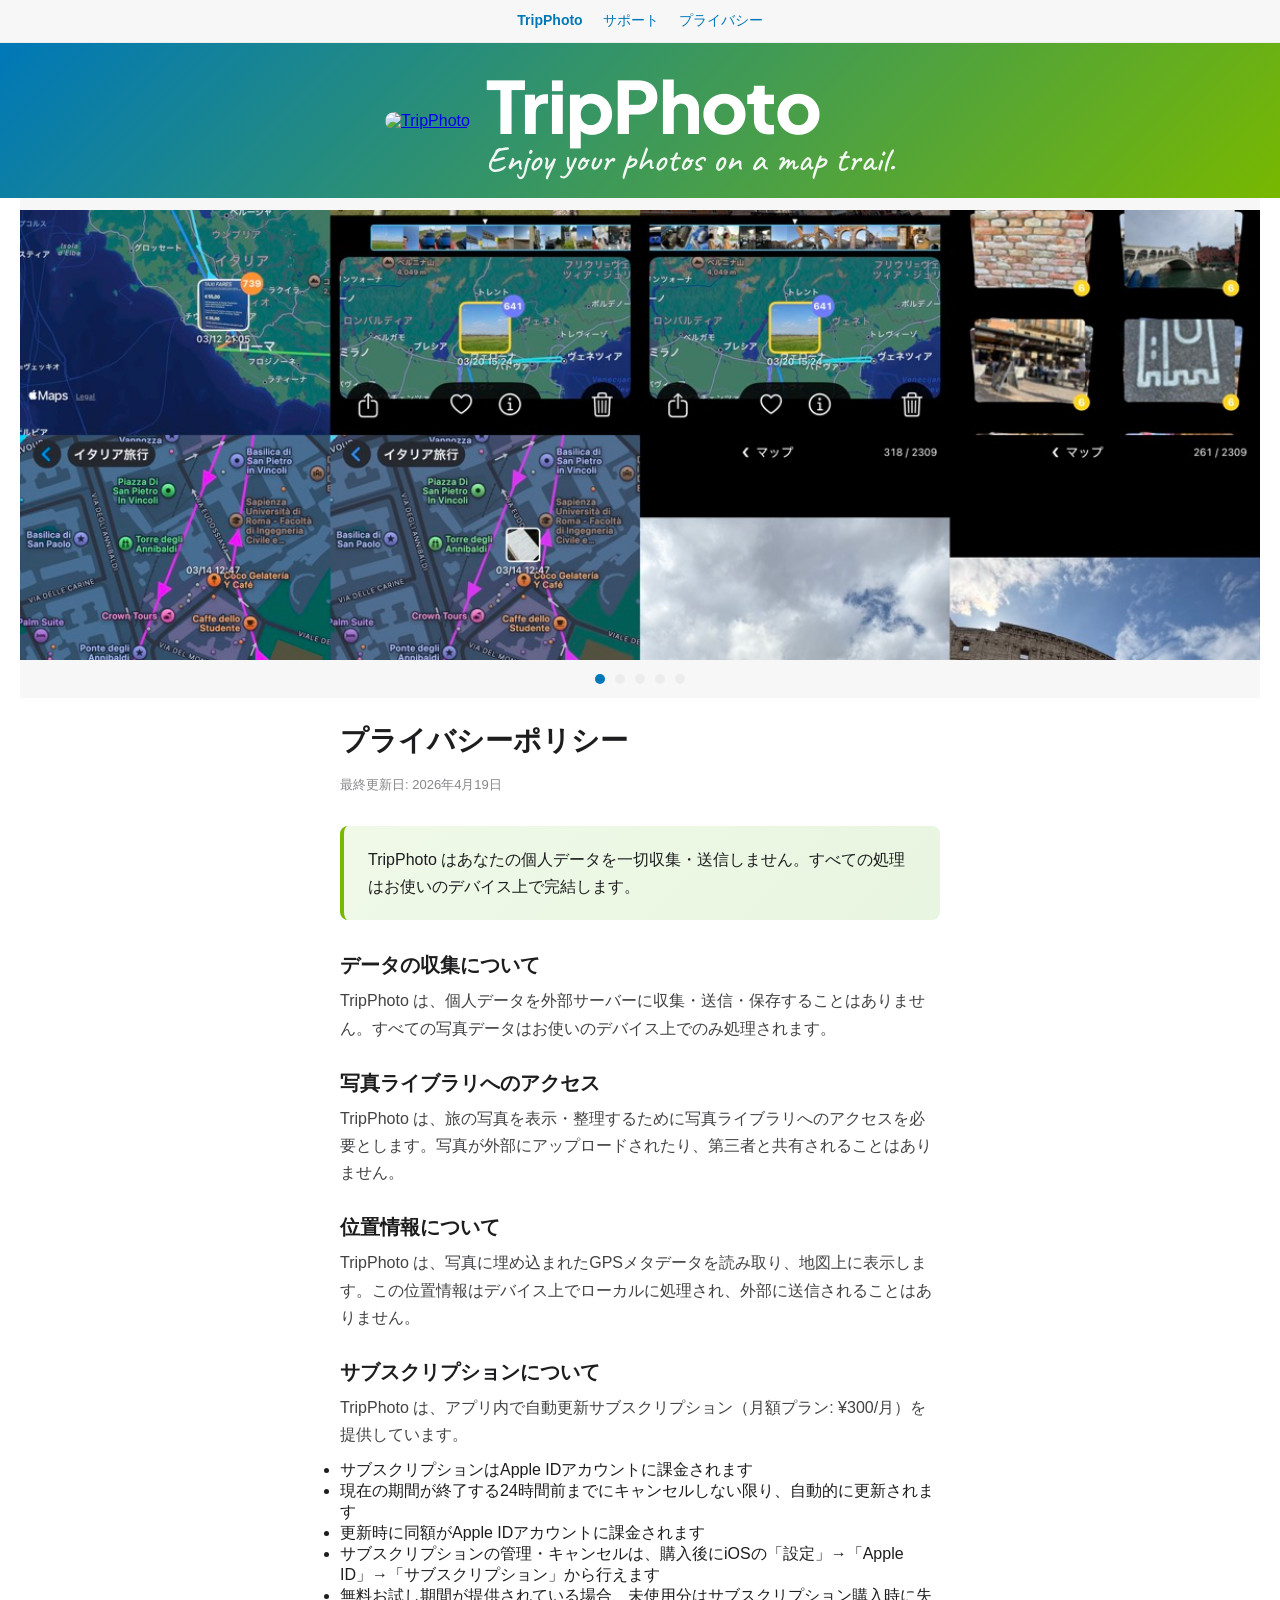
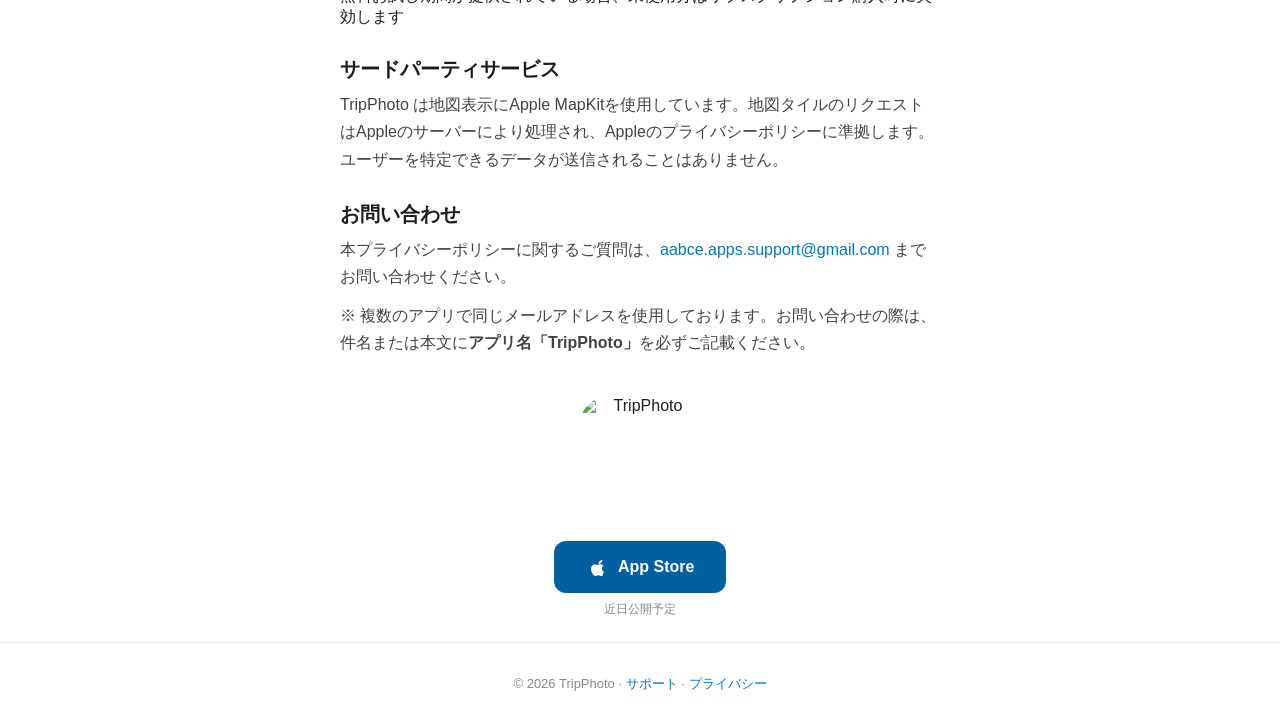
==== commit 3dfcf0aa: "docs: プライバシーポリシーにサブスクリプション情報を追加 App Store審査要件に対応するため、価格・自動更新・キャンセル方法を記載。  Co-Authored-By: Claude Opu" ====
--- a/privacy.html
+++ b/privacy.html
@@ -27,7 +27,7 @@
 
 <div class="content">
   <h2>プライバシーポリシー</h2>
-  <div class="updated">最終更新日: 2026年4月3日</div>
+  <div class="updated">最終更新日: 2026年4月19日</div>
 
   <div class="highlight-box">
     <p>TripPhoto はあなたの個人データを一切収集・送信しません。すべての処理はお使いのデバイス上で完結します。</p>
@@ -41,6 +41,16 @@
 
   <h3>位置情報について</h3>
   <p>TripPhoto は、写真に埋め込まれたGPSメタデータを読み取り、地図上に表示します。この位置情報はデバイス上でローカルに処理され、外部に送信されることはありません。</p>
+
+  <h3>サブスクリプションについて</h3>
+  <p>TripPhoto は、アプリ内で自動更新サブスクリプション（月額プラン: ¥300/月）を提供しています。</p>
+  <ul>
+    <li>サブスクリプションはApple IDアカウントに課金されます</li>
+    <li>現在の期間が終了する24時間前までにキャンセルしない限り、自動的に更新されます</li>
+    <li>更新時に同額がApple IDアカウントに課金されます</li>
+    <li>サブスクリプションの管理・キャンセルは、購入後にiOSの「設定」→「Apple ID」→「サブスクリプション」から行えます</li>
+    <li>無料お試し期間が提供されている場合、未使用分はサブスクリプション購入時に失効します</li>
+  </ul>
 
   <h3>サードパーティサービス</h3>
   <p>TripPhoto は地図表示にApple MapKitを使用しています。地図タイルのリクエストはAppleのサーバーにより処理され、Appleのプライバシーポリシーに準拠します。ユーザーを特定できるデータが送信されることはありません。</p>
--- a/style.css
+++ b/style.css
@@ -1,3 +1,12 @@
+/* === Brand Colors (from design guide) ===
+   Photo Pin Blue:  #005F9E / #0078B8 / #18A6D9
+   Sky Blue:        #66C6FF / #A9E3FF / #DDF4FF
+   Field Green:     #4E8F00 / #78B800 / #A8D600 / #C4E000
+   Route Orange:    #FF6A00 / #FF8A00 / #FFB300 / #FFC93A
+   Sun Yellow:      #FFB400 / #FFD24A
+   Cloud White:     #FFFFFF / #F7F7F7 / #ECECEC
+*/
+
 /* === Base === */
 * { margin: 0; padding: 0; box-sizing: border-box; }
 body { font-family: -apple-system, BlinkMacSystemFont, 'Segoe UI', sans-serif; color: #1d1d1f; background: #fff; }
@@ -8,13 +17,15 @@
   justify-content: center;
   gap: 20px;
   padding: 12px 12px;
-  background: #f5f5f7;
-  border-bottom: 1px solid #e0e0e0;
+  background: #F7F7F7;
+  border-bottom: 1px solid #ECECEC;
   white-space: nowrap;
   overflow-x: auto;
+  position: relative;
+  z-index: 10;
 }
 nav a {
-  color: #0071e3;
+  color: #0078B8;
   text-decoration: none;
   font-size: 14px;
   font-weight: 500;
@@ -22,42 +33,46 @@
 }
 nav a:hover { text-decoration: underline; }
 .nav-brand {
+  font-weight: 700;
+}
+
+/* === Hero === */
+.hero {
+  background: linear-gradient(135deg, #0078B8 0%, #78B800 100%);
+  color: #fff;
   display: flex;
   align-items: center;
-  gap: 4px;
-  font-weight: 700;
-}
-.nav-icon {
-  width: 22px;
-  height: 22px;
-  border-radius: 5px;
-}
-
-/* === Hero === */
-.hero {
-  background: linear-gradient(135deg, #0071e3 0%, #34c759 100%);
-  color: #fff;
-  text-align: center;
-  padding: 24px 20px 16px;
+  justify-content: center;
+  gap: 16px;
+  padding: 16px 20px;
 }
 .hero-icon {
-  width: 32px;
-  height: 32px;
-  border-radius: 7px;
-  vertical-align: middle;
-  margin-right: 6px;
-}
-.hero h1 { font-size: 28px; font-weight: 700; letter-spacing: -0.5px; }
-.hero p { font-size: 15px; margin-top: 6px; opacity: 0.92; }
+  width: 92px;
+  height: 92px;
+  border-radius: 20px;
+  flex-shrink: 0;
+}
+.hero-text h1 { font-family: 'Plus Jakarta Sans', sans-serif; font-size: 72px; font-weight: 800; letter-spacing: -1px; }
+.hero-text p { font-family: 'Caveat', cursive; font-size: 36px; font-weight: 500; margin-top: -14px; opacity: 0.92; }
+
+@media (max-width: 480px) {
+  .hero-text h1 { font-size: 40px; }
+  .hero-text p { font-size: 20px; margin-top: -8px; }
+  .hero { gap: 9px; padding: 9px 12px; }
+  .hero-icon { width: 52px; height: 52px; border-radius: 12px; }
+}
 
 /* === Carousel === */
 .carousel-wrapper {
   margin: 0 20px;
-  background: #f5f5f7;
+  background: #F7F7F7;
   padding: 12px 0 0;
+  position: relative;
+  z-index: 0;
 }
 .carousel {
   overflow: hidden;
+  position: relative;
 }
 .carousel-track {
   display: flex;
@@ -85,14 +100,14 @@
   height: 10px;
   border-radius: 50%;
   border: none;
-  background: #c0c0c0;
+  background: #ECECEC;
   margin: 0 5px;
   padding: 0;
   cursor: pointer;
   transition: background 0.3s;
 }
 .carousel-dots button.active {
-  background: #0071e3;
+  background: #0078B8;
 }
 
 /* === Content === */
@@ -100,6 +115,8 @@
   max-width: 640px;
   margin: 0 auto;
   padding: 24px 20px;
+  position: relative;
+  z-index: 1;
 }
 .content h2 {
   font-size: 28px;
@@ -120,8 +137,10 @@
   color: #424245;
   margin-bottom: 12px;
 }
-.content a { color: #0071e3; text-decoration: none; }
+.content a { color: #0078B8; text-decoration: none; }
 .content a:hover { text-decoration: underline; }
+.content a.appstore-btn { color: #fff; }
+.content a.appstore-btn:hover { text-decoration: none; }
 .content .updated {
   font-size: 13px;
   color: #86868b;
@@ -133,7 +152,6 @@
   max-width: 640px;
   margin: 0 auto;
   padding: 40px 20px;
-  border-top: 1px solid #e0e0e0;
 }
 .feature h2 {
   font-size: 24px;
@@ -165,8 +183,8 @@
 
 /* === Highlight box (privacy) === */
 .highlight-box {
-  background: #e8f5e9;
-  border-left: 4px solid #34c759;
+  background: linear-gradient(135deg, #f0f9e8 0%, #e8f5e0 100%);
+  border-left: 4px solid #78B800;
   border-radius: 8px;
   padding: 20px 24px;
   margin: 32px 0;
@@ -179,7 +197,7 @@
 
 /* === Contact card (support) === */
 .contact-card {
-  background: #f5f5f7;
+  background: #F7F7F7;
   border-radius: 16px;
   padding: 32px;
   text-align: center;
@@ -192,26 +210,58 @@
 }
 .contact-card a {
   font-size: 20px;
-  color: #0071e3;
+  color: #0078B8;
   text-decoration: none;
   font-weight: 600;
 }
 .contact-card a:hover { text-decoration: underline; }
 
-/* === App Store button === */
+/* === App Store block === */
+.appstore-block {
+  text-align: center;
+}
+.appstore-link {
+  display: block;
+  text-decoration: none;
+}
+.appstore-icon-large {
+  width: 296px;
+  height: 296px;
+  border-radius: 66px;
+  display: block;
+  margin: 0 auto;
+}
+.appstore-app-name {
+  font-family: -apple-system, BlinkMacSystemFont, 'Segoe UI', sans-serif;
+  font-size: 18px;
+  font-weight: 500;
+  color: #1d1d1f;
+  text-align: center;
+  margin-top: 10px;
+  margin-bottom: 8px;
+  text-shadow:
+    -1px -1px 0 #fff,
+     1px -1px 0 #fff,
+    -1px  1px 0 #fff,
+     1px  1px 0 #fff,
+     0   -1px 0 #fff,
+     0    1px 0 #fff,
+    -1px  0   0 #fff,
+     1px  0   0 #fff;
+}
 .appstore-btn {
   display: inline-block;
-  margin-top: 24px;
+  margin-top: 8px;
   padding: 14px 32px;
-  background: #1d1d1f;
+  background: #005F9E;
   color: #fff;
   border-radius: 12px;
   text-decoration: none;
   font-size: 16px;
   font-weight: 600;
-  cursor: default;
-  opacity: 0.85;
-}
+  cursor: pointer;
+}
+.appstore-btn:hover { opacity: 0.9; }
 .appstore-btn svg { vertical-align: middle; margin-right: 8px; }
 .appstore-btn span { vertical-align: middle; }
 .appstore-icon {
@@ -233,7 +283,9 @@
   padding: 32px 20px;
   font-size: 13px;
   color: #86868b;
-  border-top: 1px solid #e0e0e0;
-}
-footer a { color: #0071e3; text-decoration: none; }
+  border-top: 1px solid #ECECEC;
+  position: relative;
+  z-index: 1;
+}
+footer a { color: #0078B8; text-decoration: none; }
 footer a:hover { text-decoration: underline; }
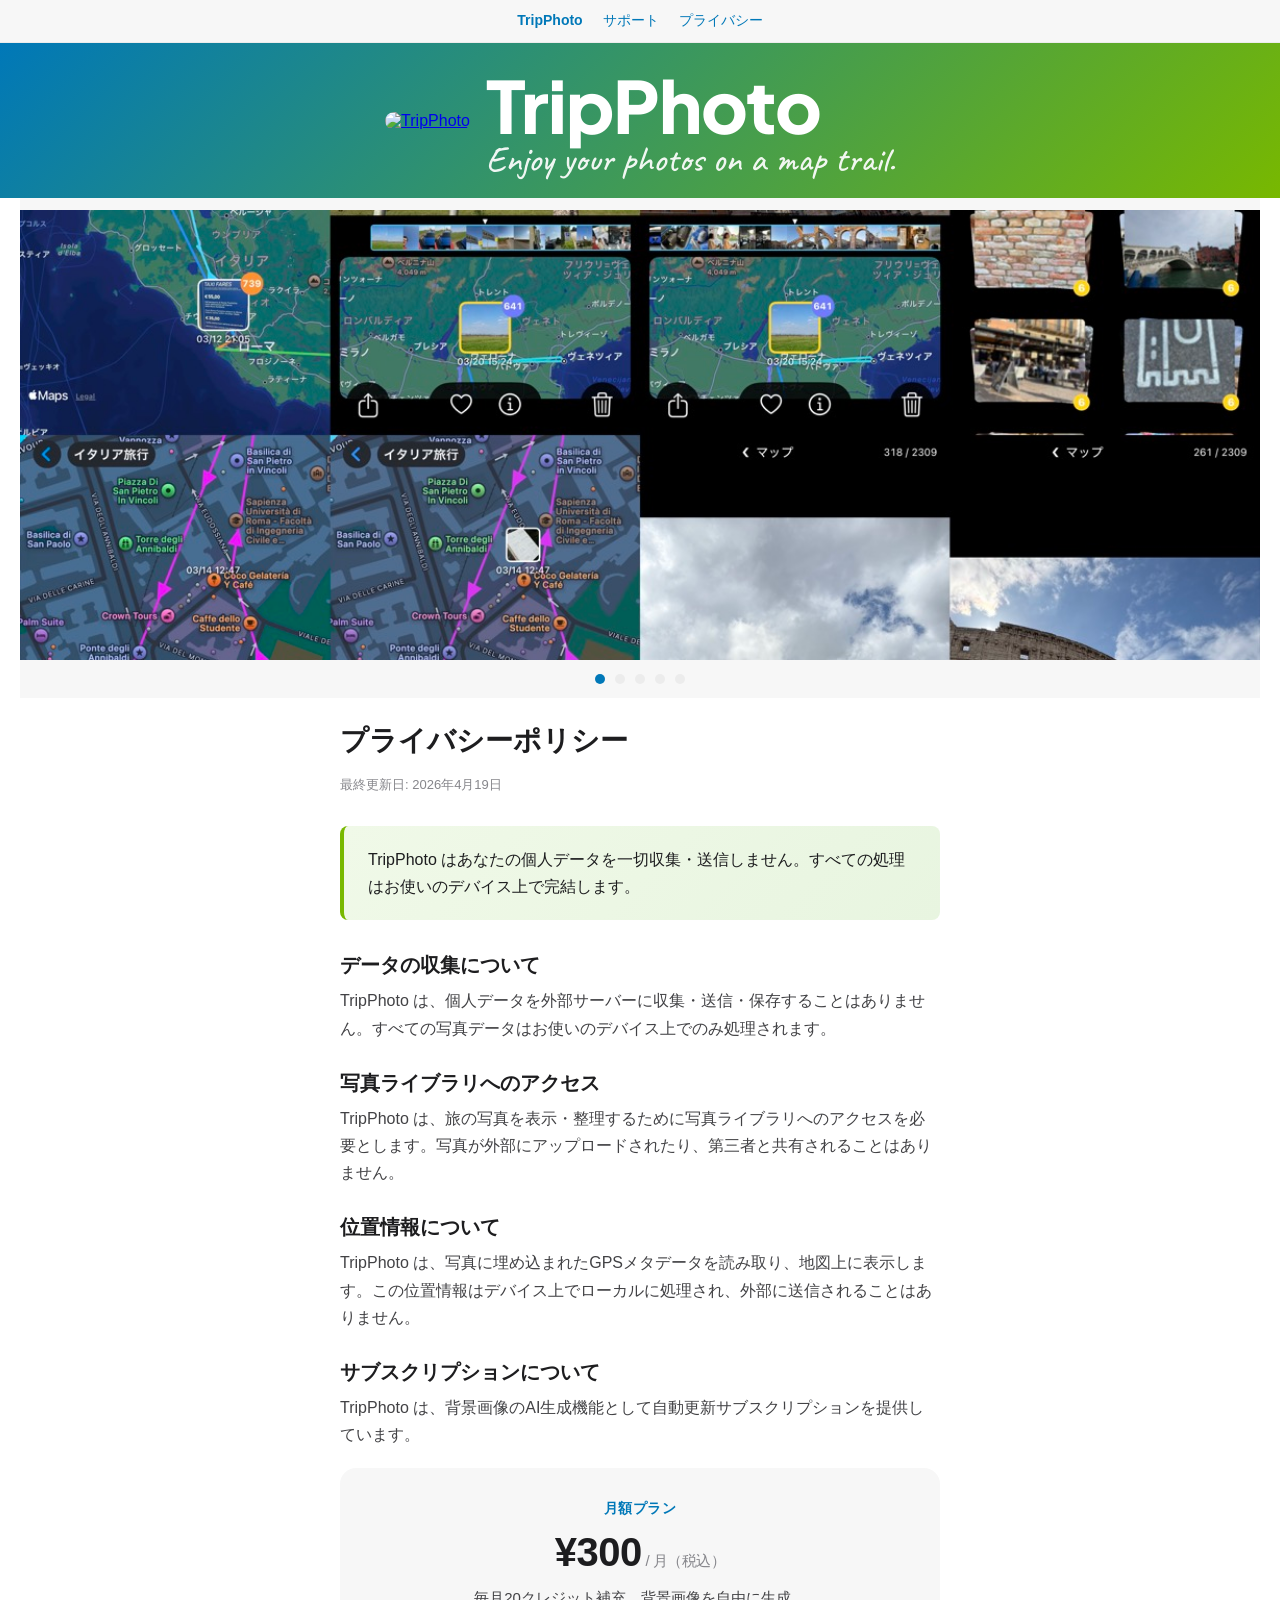
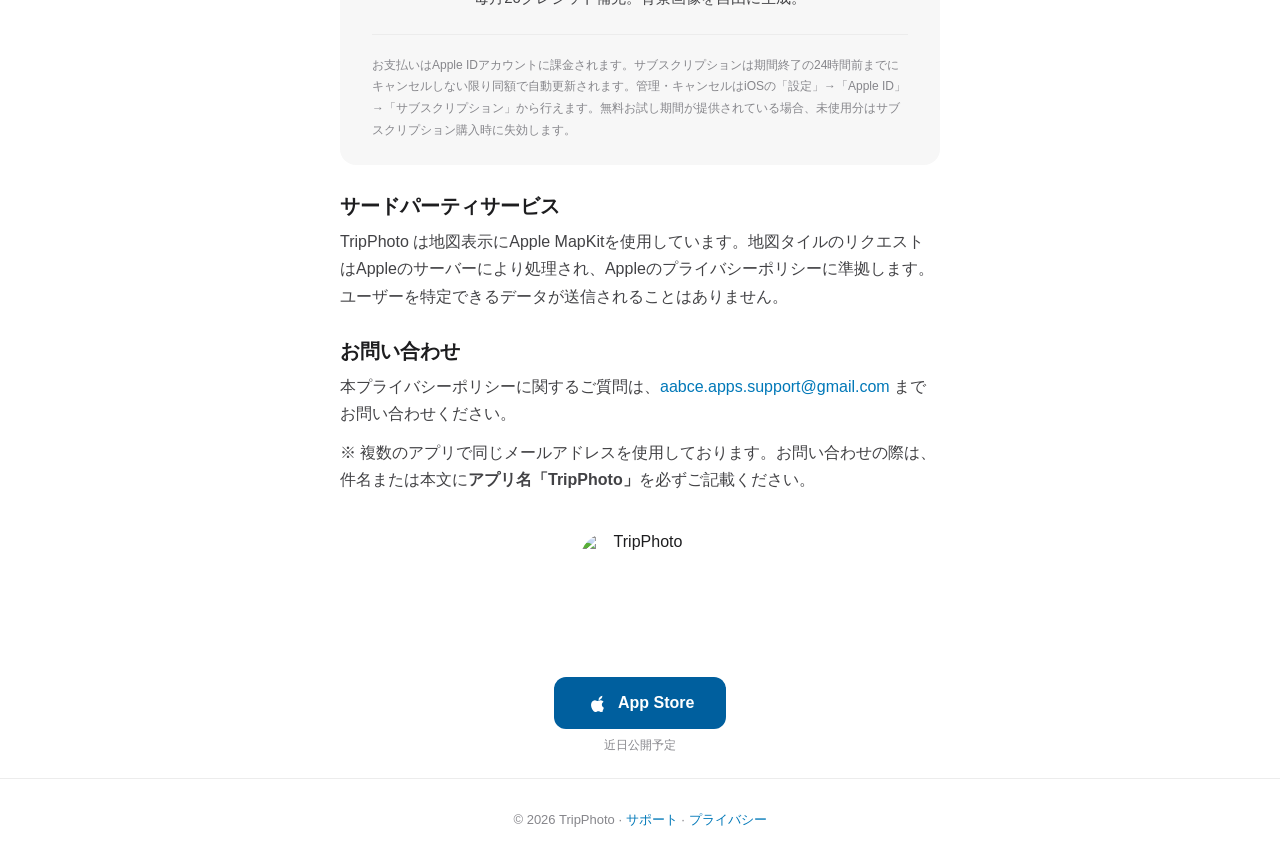
==== commit a955732a: "style: サブスクリプションカードのデザインを全面改修 価格部分と注意事項を一体型カードに統合。注意事項は 小フォントの段落テキストとしてカード下部に配置。 サイト全体のデザイン言語(contac" ====
--- a/privacy.html
+++ b/privacy.html
@@ -43,14 +43,19 @@
   <p>TripPhoto は、写真に埋め込まれたGPSメタデータを読み取り、地図上に表示します。この位置情報はデバイス上でローカルに処理され、外部に送信されることはありません。</p>
 
   <h3>サブスクリプションについて</h3>
-  <p>TripPhoto は、アプリ内で自動更新サブスクリプション（月額プラン: ¥300/月）を提供しています。</p>
-  <ul>
-    <li>サブスクリプションはApple IDアカウントに課金されます</li>
-    <li>現在の期間が終了する24時間前までにキャンセルしない限り、自動的に更新されます</li>
-    <li>更新時に同額がApple IDアカウントに課金されます</li>
-    <li>サブスクリプションの管理・キャンセルは、購入後にiOSの「設定」→「Apple ID」→「サブスクリプション」から行えます</li>
-    <li>無料お試し期間が提供されている場合、未使用分はサブスクリプション購入時に失効します</li>
-  </ul>
+  <p>TripPhoto は、背景画像のAI生成機能として自動更新サブスクリプションを提供しています。</p>
+
+  <div class="subscription-card">
+    <div class="subscription-header">
+      <div class="subscription-plan-name">月額プラン</div>
+      <div class="subscription-price">¥300<span class="subscription-period"> / 月（税込）</span></div>
+      <div class="subscription-desc">毎月20クレジット補充。背景画像を自由に生成。</div>
+    </div>
+    <div class="subscription-divider"></div>
+    <div class="subscription-notes">
+      <p>お支払いはApple IDアカウントに課金されます。サブスクリプションは期間終了の24時間前までにキャンセルしない限り同額で自動更新されます。管理・キャンセルはiOSの「設定」→「Apple ID」→「サブスクリプション」から行えます。無料お試し期間が提供されている場合、未使用分はサブスクリプション購入時に失効します。</p>
+    </div>
+  </div>
 
   <h3>サードパーティサービス</h3>
   <p>TripPhoto は地図表示にApple MapKitを使用しています。地図タイルのリクエストはAppleのサーバーにより処理され、Appleのプライバシーポリシーに準拠します。ユーザーを特定できるデータが送信されることはありません。</p>
--- a/style.css
+++ b/style.css
@@ -215,6 +215,56 @@
   font-weight: 600;
 }
 .contact-card a:hover { text-decoration: underline; }
+
+/* === Subscription card (privacy) === */
+.subscription-card {
+  background: #F7F7F7;
+  border-radius: 16px;
+  margin: 20px 0 24px;
+  overflow: hidden;
+}
+.subscription-header {
+  padding: 32px 32px 24px;
+  text-align: center;
+}
+.subscription-plan-name {
+  font-size: 14px;
+  font-weight: 600;
+  color: #0078B8;
+  letter-spacing: 0.5px;
+  margin-bottom: 12px;
+}
+.subscription-price {
+  font-size: 40px;
+  font-weight: 700;
+  color: #1d1d1f;
+  letter-spacing: -0.5px;
+}
+.subscription-period {
+  font-size: 15px;
+  font-weight: 400;
+  color: #86868b;
+}
+.subscription-desc {
+  font-size: 15px;
+  line-height: 1.5;
+  color: #424245;
+  margin-top: 12px;
+}
+.subscription-divider {
+  height: 1px;
+  background: #ECECEC;
+  margin: 0 32px;
+}
+.subscription-notes {
+  padding: 20px 32px 24px;
+}
+.subscription-notes p {
+  font-size: 12px;
+  line-height: 1.8;
+  color: #86868b;
+  margin-bottom: 0;
+}
 
 /* === App Store block === */
 .appstore-block {
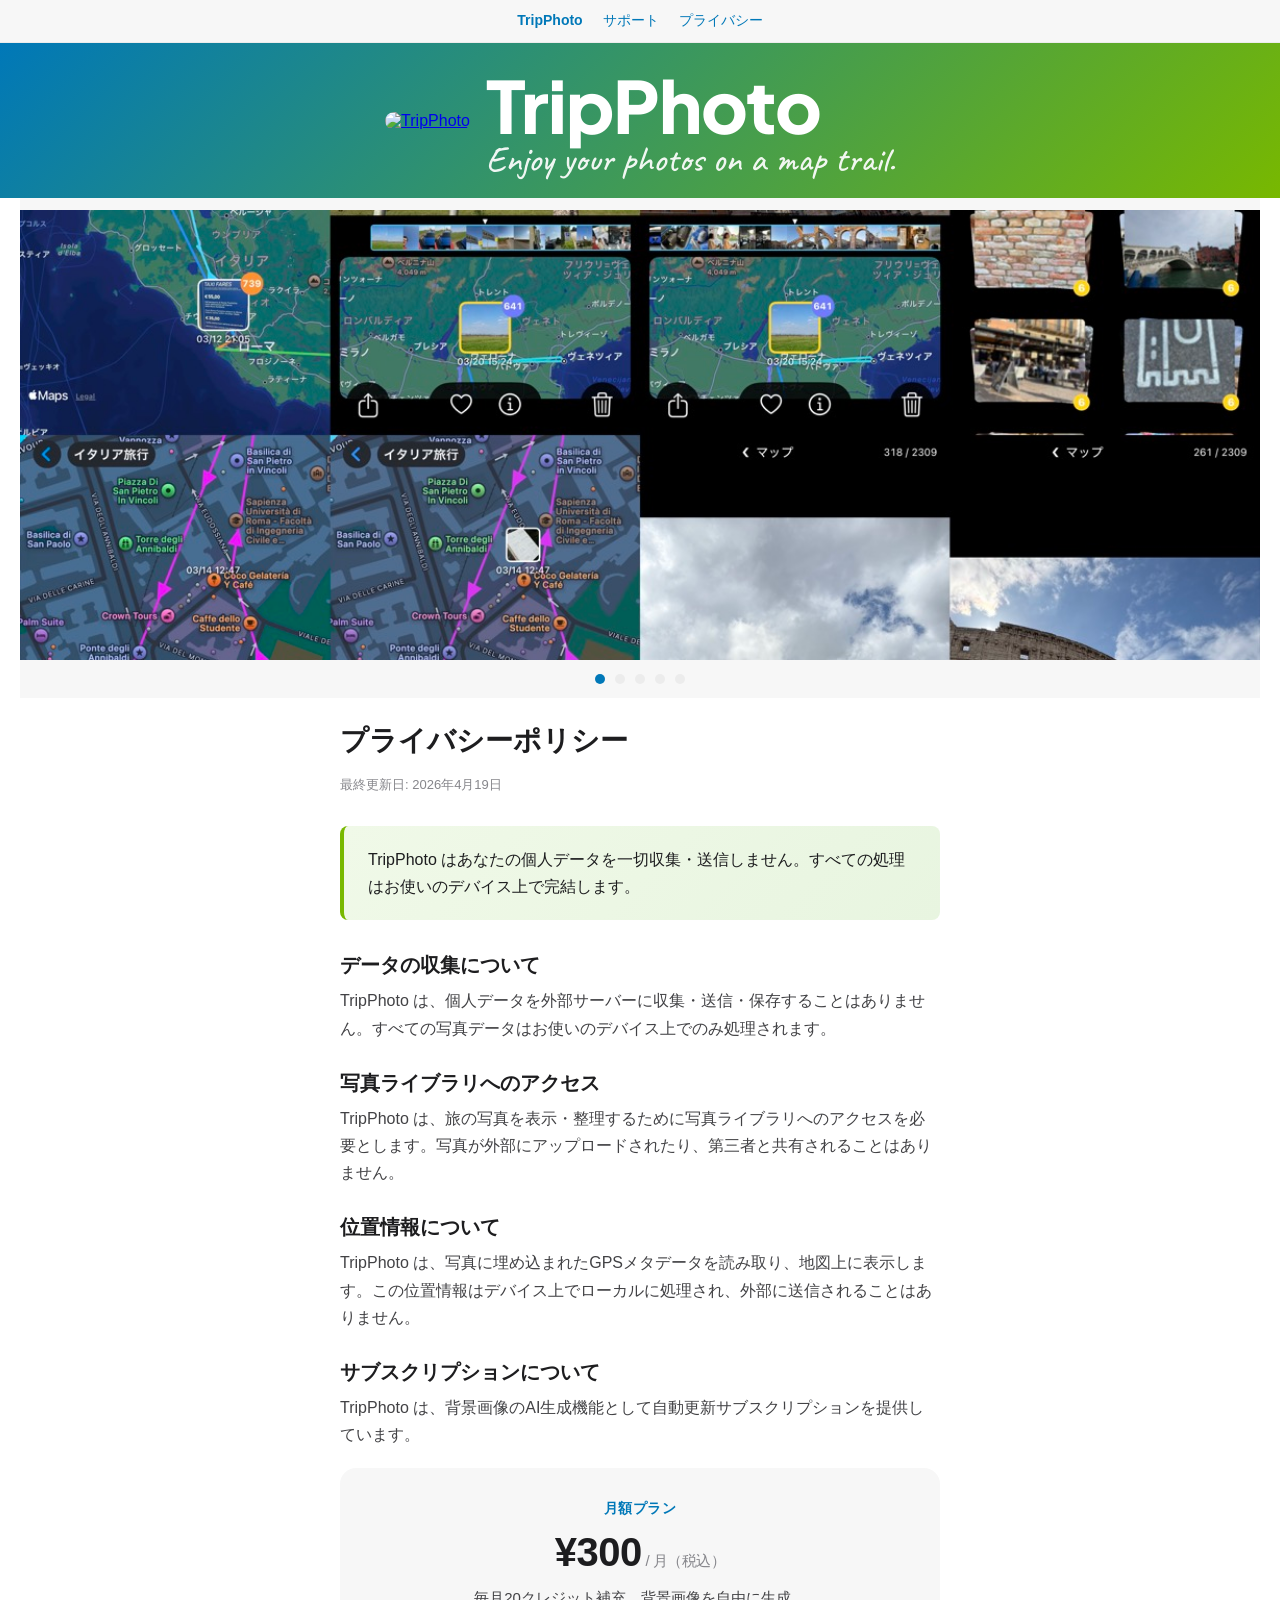
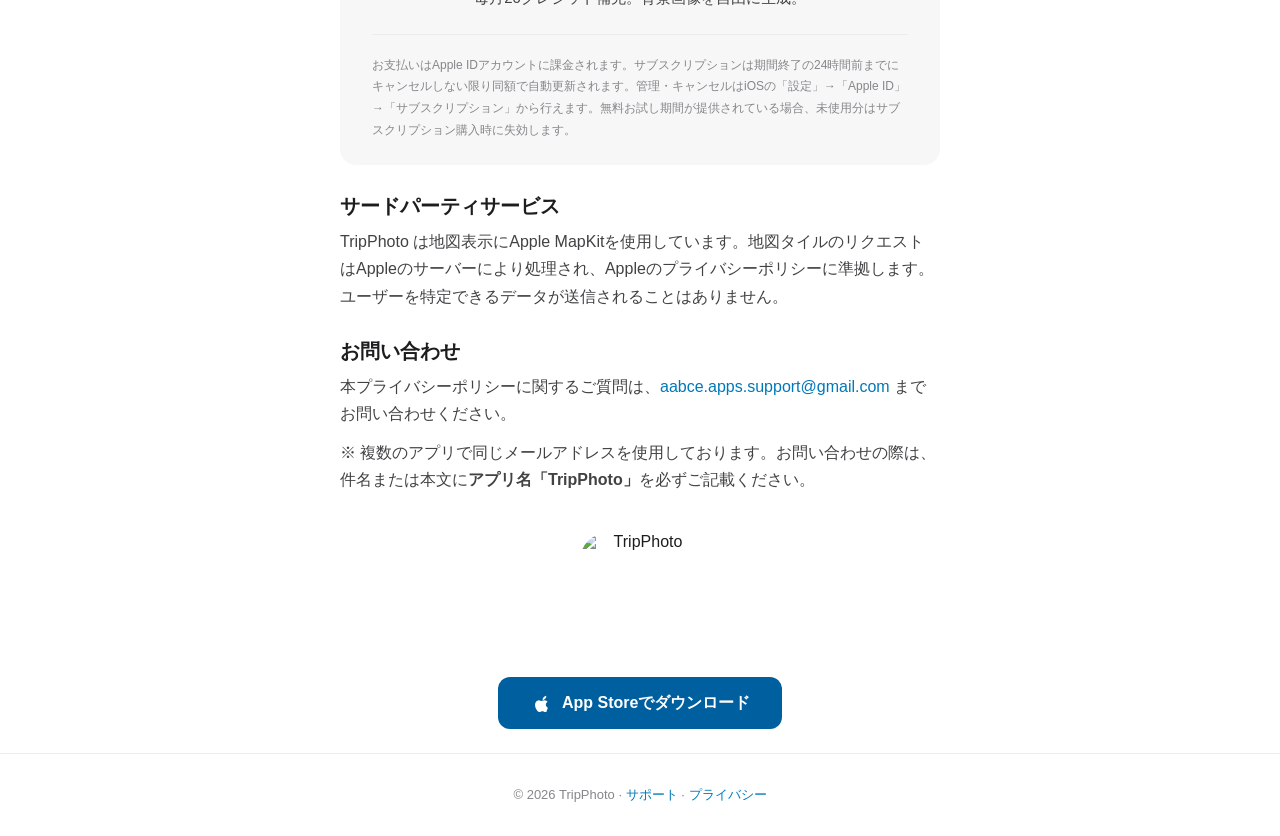
==== commit 1391079b: "App Store公開に伴いリンクを実URLに更新、近日公開予定を削除 Co-Authored-By: Claude Opus 4.7 (1M context) <noreply@anthropic." ====
--- a/privacy.html
+++ b/privacy.html
@@ -66,11 +66,10 @@
 
   <div style="text-align:center; margin-top: 40px;">
     <img src="icon_masked.png" alt="TripPhoto" class="appstore-icon">
-    <a class="appstore-btn" href="#" onclick="return false;">
+    <a class="appstore-btn" href="https://apps.apple.com/jp/app/tripphoto/id6761543106">
       <svg width="20" height="24" viewBox="0 0 20 24" fill="white"><path d="M17.05 20.28c-.98.95-2.05.88-3.08.4-1.09-.5-2.08-.52-3.23 0-1.44.65-2.2.46-3.06-.4C3.79 16.17 4.36 9.53 8.86 9.28c1.27.06 2.15.72 2.9.76.98-.2 1.92-.78 2.97-.7 1.26.1 2.2.6 2.83 1.53-2.59 1.55-1.97 4.96.35 5.91-.46 1.22-.68 1.78-1.28 2.86l.42.64zM12.57 9.15c-.17-2.2 1.68-4.1 3.72-4.28.28 2.5-2.26 4.38-3.72 4.28z"/></svg>
-      <span>App Store</span>
+      <span>App Storeでダウンロード</span>
     </a>
-    <div class="coming-soon">近日公開予定</div>
   </div>
 </div>
 
